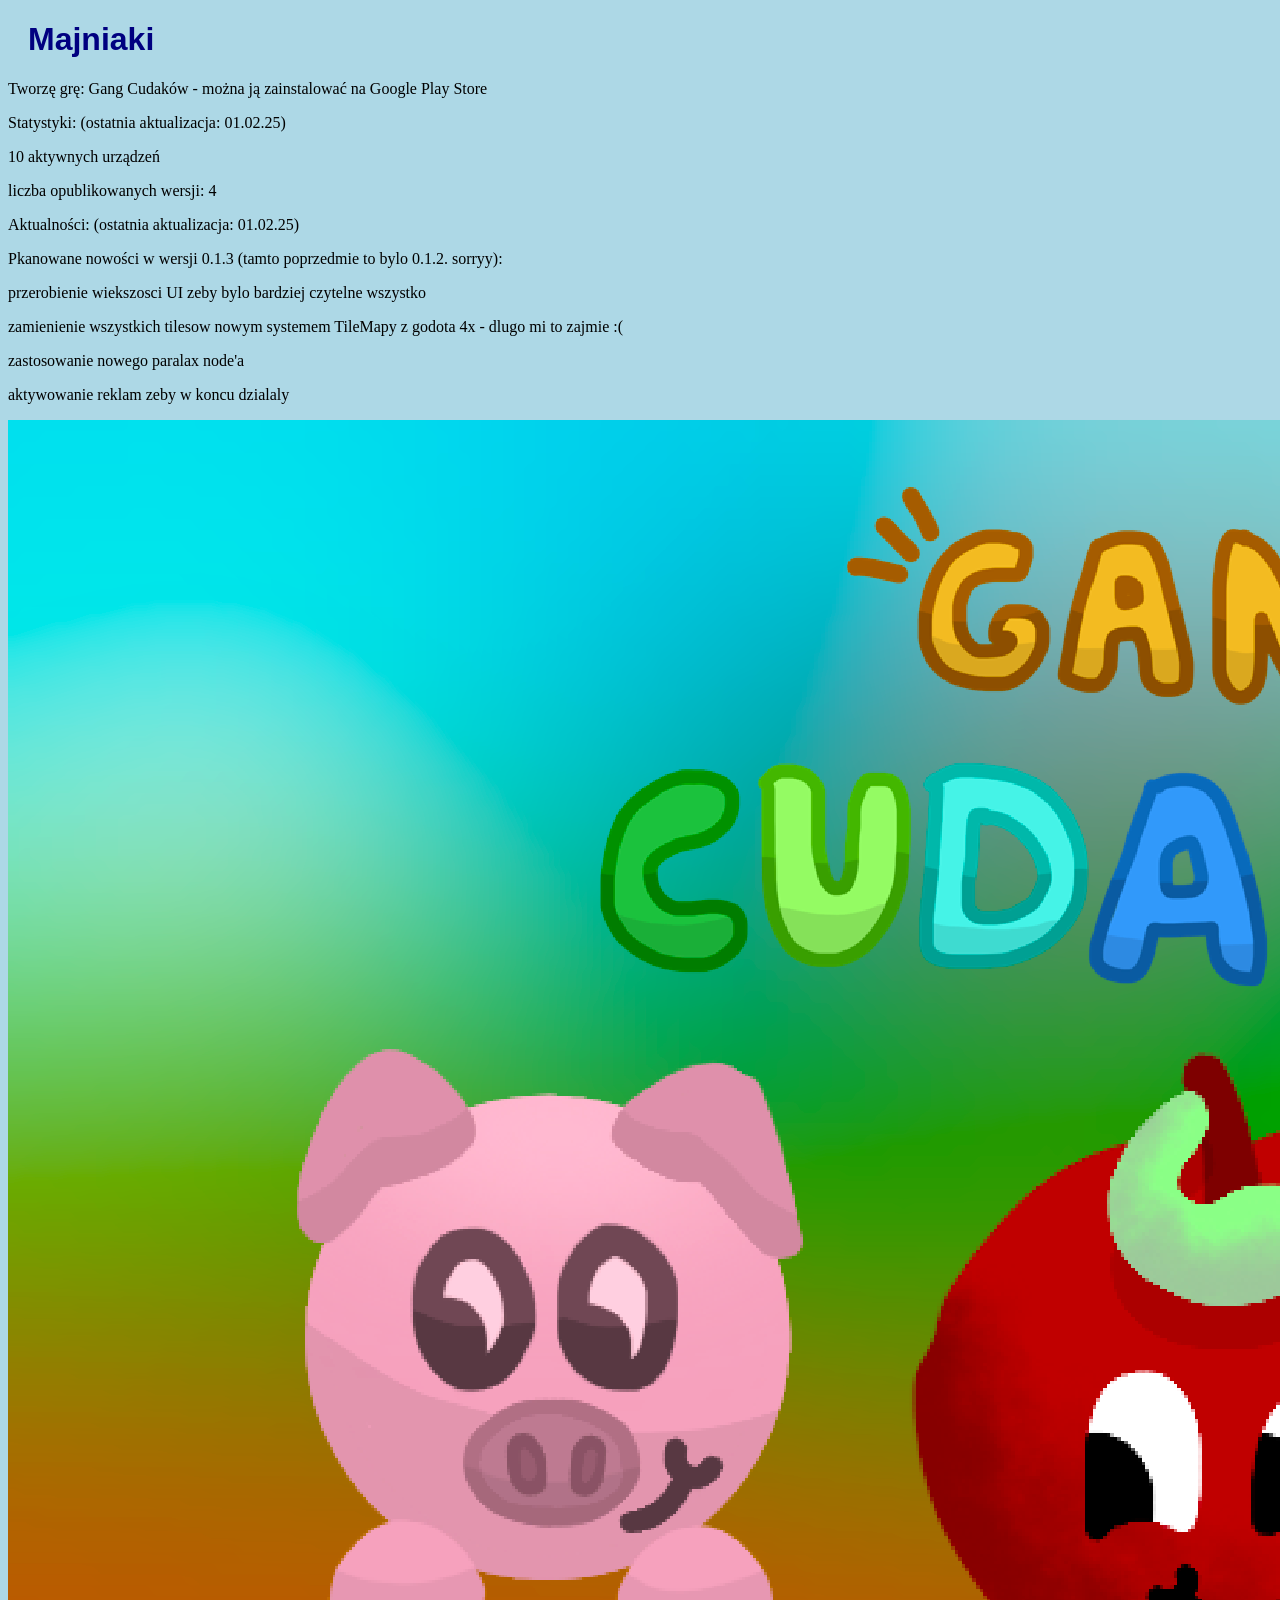
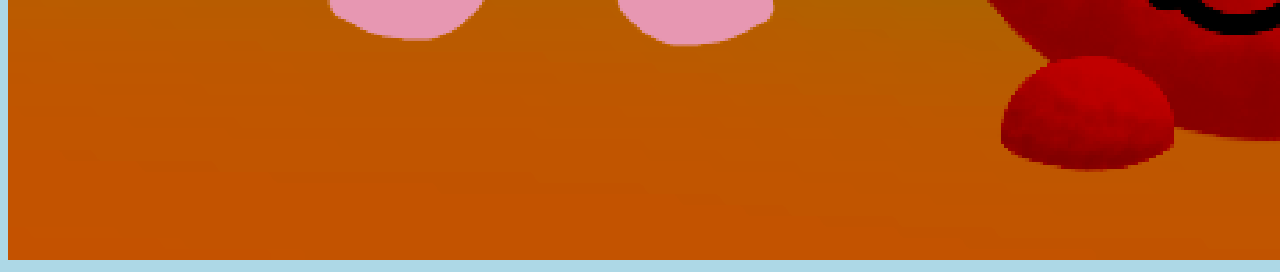
==== index.html @ d6d66f9d "Update index.html" ====
<!DOCTYPE html>
<html>
  <head>
    <title> Majniaki </title>
    <link rel="stylesheet" href="css/style1.css">
  </head>
  <body>
    <h1> Majniaki </h1>
    <p> Tworzę grę: Gang Cudaków - można ją zainstalować na Google Play Store </p>
    <p> Statystyki: (ostatnia aktualizacja: 01.02.25) </p>
    <p> 10 aktywnych urządzeń </p>
    <p> liczba opublikowanych wersji: 4 </p>
    <p> Aktualności: (ostatnia aktualizacja: 01.02.25) </p>
    <p> Pkanowane nowości w wersji 0.1.3 (tamto poprzedmie to bylo 0.1.2. sorryy): </p>
    <p> przerobienie wiekszosci UI zeby bylo bardziej czytelne wszystko </p>
    <p> zamienienie wszystkich tilesow nowym systemem TileMapy z godota 4x - dlugo mi to zajmie :( </p>
    <p> zastosowanie nowego paralax node'a </p>
    <p> aktywowanie reklam zeby w koncu dzialaly </p>
    <img src="images/bg/IMG_6816.png" alt="">
  </body>











</html>
---- css/style1.css ----
body {
  
  background-image: url("images/bg/IMG_6816.png");
  background-color: lightblue;

}

h1 {
  color: navy;
  margin-left: 20px;
  font-family: Arial, Helvetica, sans-serif;
}
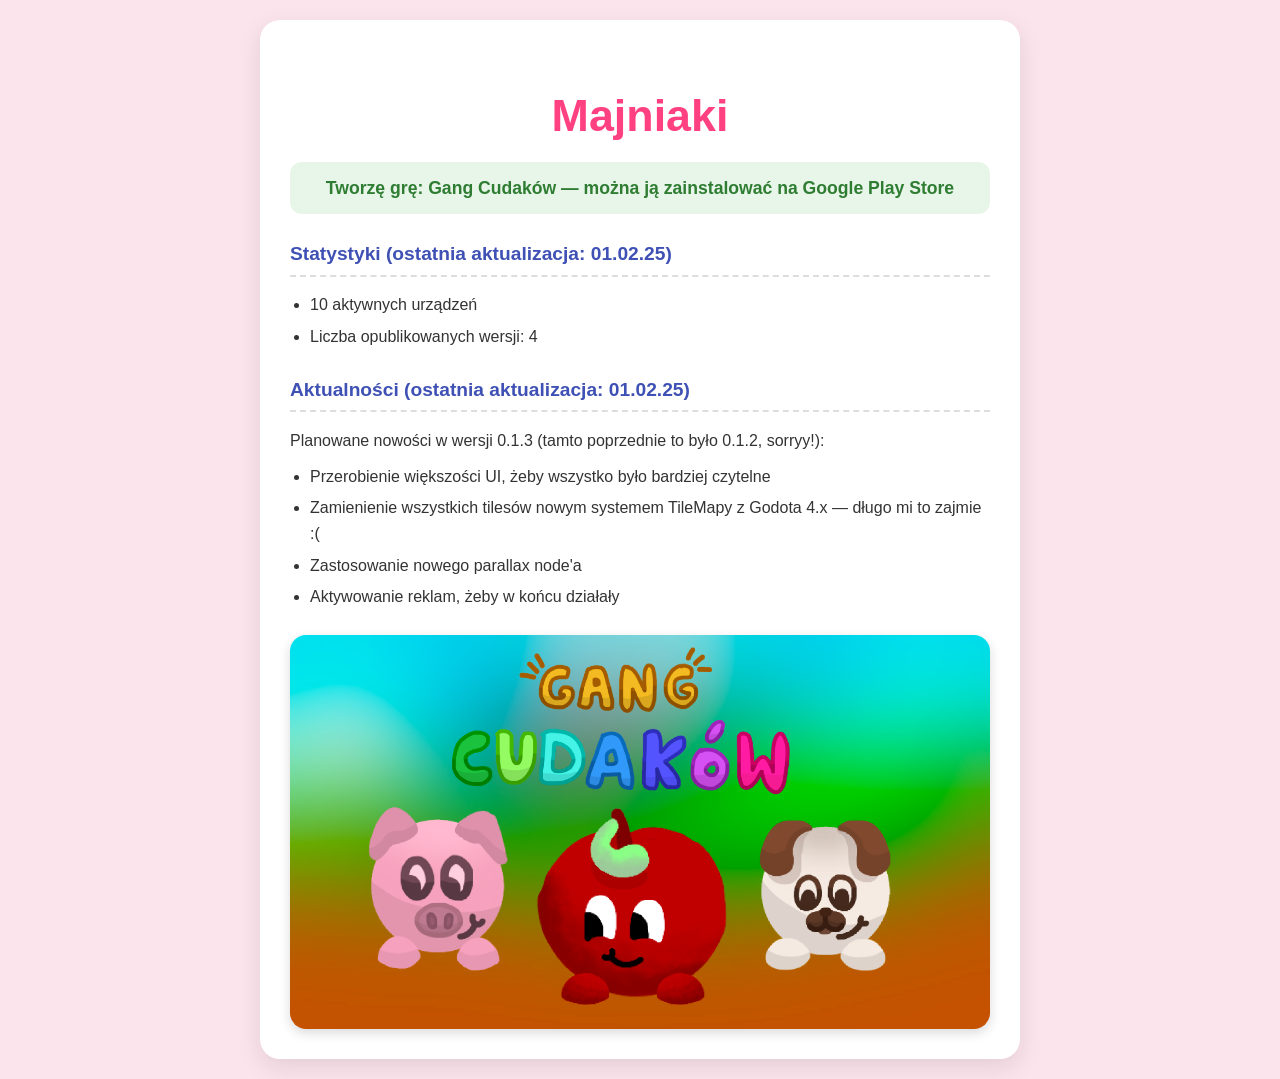
==== commit 58c0100c: "Update index.html" ====
--- a/index.html
+++ b/index.html
@@ -1,32 +1,91 @@
 <!DOCTYPE html>
-<html>
+<html lang="pl">
   <head>
-    <title> Majniaki </title>
-    <link rel="stylesheet" href="css/style1.css">
+    <meta charset="UTF-8">
+    <meta name="viewport" content="width=device-width, initial-scale=1.0">
+    <title>Majniaki</title>
+    <style>
+      body {
+        font-family: "Comic Sans MS", "Comic Sans", cursive, sans-serif;
+        background-color: #fce4ec; /* delikatne, pastelowe tło */
+        color: #333;
+        line-height: 1.6;
+        margin: 0;
+        padding: 20px;
+        display: flex;
+        justify-content: center;
+      }
+      .container {
+        background: #ffffff;
+        max-width: 700px;
+        width: 100%;
+        padding: 30px;
+        border-radius: 20px;
+        box-shadow: 0 8px 24px rgba(0,0,0,0.1);
+      }
+      h1 {
+        color: #ff4081;
+        text-align: center;
+        font-size: 2.8rem;
+        margin-bottom: 10px;
+      }
+      h2 {
+        color: #3f51b5;
+        font-size: 1.2rem;
+        margin-top: 25px;
+        border-bottom: 2px dashed #ddd;
+        padding-bottom: 5px;
+      }
+      p {
+        margin: 10px 0;
+      }
+      .intro {
+        font-weight: bold;
+        text-align: center;
+        color: #2e7d32;
+        background: #e8f5e9;
+        padding: 12px;
+        border-radius: 12px;
+        font-size: 1.1em;
+      }
+      ul {
+        padding-left: 20px;
+        margin: 10px 0;
+      }
+      li {
+        margin-bottom: 6px;
+      }
+      img {
+        display: block;
+        max-width: 100%;
+        height: auto;
+        border-radius: 16px; /* zaokrąglone rogi obrazka */
+        margin: 25px auto 0 auto;
+        box-shadow: 0 4px 12px rgba(0,0,0,0.15); /* ładny cień pod obrazkiem */
+      }
+    </style>
   </head>
   <body>
-    <h1> Majniaki </h1>
-    <p> Tworzę grę: Gang Cudaków - można ją zainstalować na Google Play Store </p>
-    <p> Statystyki: (ostatnia aktualizacja: 01.02.25) </p>
-    <p> 10 aktywnych urządzeń </p>
-    <p> liczba opublikowanych wersji: 4 </p>
-    <p> Aktualności: (ostatnia aktualizacja: 01.02.25) </p>
-    <p> Pkanowane nowości w wersji 0.1.3 (tamto poprzedmie to bylo 0.1.2. sorryy): </p>
-    <p> przerobienie wiekszosci UI zeby bylo bardziej czytelne wszystko </p>
-    <p> zamienienie wszystkich tilesow nowym systemem TileMapy z godota 4x - dlugo mi to zajmie :( </p>
-    <p> zastosowanie nowego paralax node'a </p>
-    <p> aktywowanie reklam zeby w koncu dzialaly </p>
-    <img src="images/bg/IMG_6816.png" alt="">
+    <div class="container">
+      <h1>Majniaki</h1>
+      <p class="intro">Tworzę grę: <strong>Gang Cudaków</strong> — można ją zainstalować na Google Play Store</p>
+      
+      <h2>Statystyki (ostatnia aktualizacja: 01.02.25)</h2>
+      <ul>
+        <li>10 aktywnych urządzeń</li>
+        <li>Liczba opublikowanych wersji: 4</li>
+      </ul>
+
+      <h2>Aktualności (ostatnia aktualizacja: 01.02.25)</h2>
+      <p>Planowane nowości w wersji 0.1.3 (tamto poprzednie to było 0.1.2, sorryy!):</p>
+      <ul>
+        <li>Przerobienie większości UI, żeby wszystko było bardziej czytelne</li>
+        <li>Zamienienie wszystkich tilesów nowym systemem TileMapy z Godota 4.x — długo mi to zajmie :(</li>
+        <li>Zastosowanie nowego parallax node'a</li>
+        <li>Aktywowanie reklam, żeby w końcu działały</li>
+      </ul>
+
+      <img src="images/bg/IMG_6816.png" alt="Gang Cudaków screenshot">
+    </div>
   </body>
-
-
-
-
-
-
-
-
-
-
-
 </html>
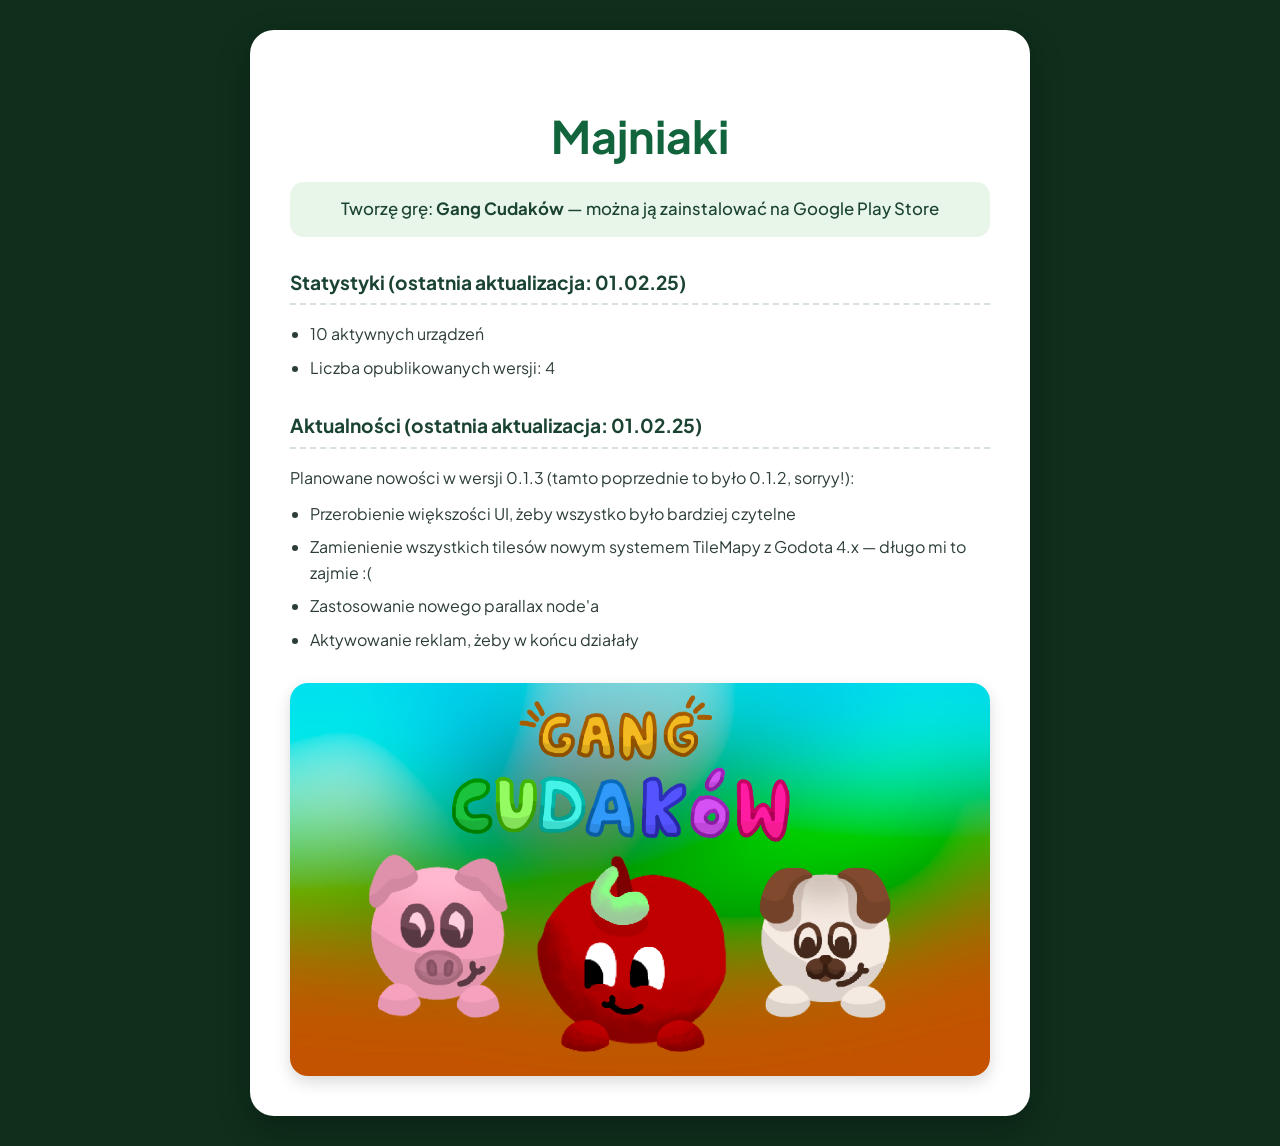
==== commit db1534bb: "Update index.html" ====
--- a/index.html
+++ b/index.html
@@ -4,14 +4,19 @@
     <meta charset="UTF-8">
     <meta name="viewport" content="width=device-width, initial-scale=1.0">
     <title>Majniaki</title>
+    <!-- Import czcionki Plus Jakarta Sans -->
+    <link rel="preconnect" href="https://fonts.googleapis.com">
+    <link rel="preconnect" href="https://fonts.gstatic.com" crossorigin>
+    <link href="https://fonts.googleapis.com/css2?family=Plus+Jakarta+Sans:wght@400;500;700&display=swap" rel="stylesheet">
+    
     <style>
       body {
-        font-family: "Comic Sans MS", "Comic Sans", cursive, sans-serif;
-        background-color: #fce4ec; /* delikatne, pastelowe tło */
-        color: #333;
+        font-family: 'Plus Jakarta Sans', sans-serif;
+        background-color: #0f2e1b; /* Ciemny zielony kolor tła */
+        color: #2c3e35;
         line-height: 1.6;
         margin: 0;
-        padding: 20px;
+        padding: 30px 20px;
         display: flex;
         justify-content: center;
       }
@@ -19,49 +24,51 @@
         background: #ffffff;
         max-width: 700px;
         width: 100%;
-        padding: 30px;
-        border-radius: 20px;
-        box-shadow: 0 8px 24px rgba(0,0,0,0.1);
+        padding: 40px;
+        border-radius: 24px;
+        box-shadow: 0 12px 32px rgba(0, 0, 0, 0.25);
       }
       h1 {
-        color: #ff4081;
+        color: #11643c;
         text-align: center;
         font-size: 2.8rem;
         margin-bottom: 10px;
+        font-weight: 700;
       }
       h2 {
-        color: #3f51b5;
+        color: #1b4332;
         font-size: 1.2rem;
-        margin-top: 25px;
-        border-bottom: 2px dashed #ddd;
-        padding-bottom: 5px;
+        margin-top: 30px;
+        border-bottom: 2px dashed #d8e2dc;
+        padding-bottom: 6px;
+        font-weight: 700;
       }
       p {
         margin: 10px 0;
       }
       .intro {
-        font-weight: bold;
+        font-weight: 500;
         text-align: center;
-        color: #2e7d32;
+        color: #1b4332;
         background: #e8f5e9;
-        padding: 12px;
-        border-radius: 12px;
-        font-size: 1.1em;
+        padding: 14px;
+        border-radius: 14px;
+        font-size: 1.05rem;
       }
       ul {
         padding-left: 20px;
         margin: 10px 0;
       }
       li {
-        margin-bottom: 6px;
+        margin-bottom: 8px;
       }
       img {
         display: block;
         max-width: 100%;
         height: auto;
-        border-radius: 16px; /* zaokrąglone rogi obrazka */
-        margin: 25px auto 0 auto;
-        box-shadow: 0 4px 12px rgba(0,0,0,0.15); /* ładny cień pod obrazkiem */
+        border-radius: 18px; /* Zaokrąglone rogi obrazka */
+        margin: 30px auto 0 auto;
+        box-shadow: 0 6px 16px rgba(0, 0, 0, 0.15); /* Ładny cień pod obrazkiem */
       }
     </style>
   </head>
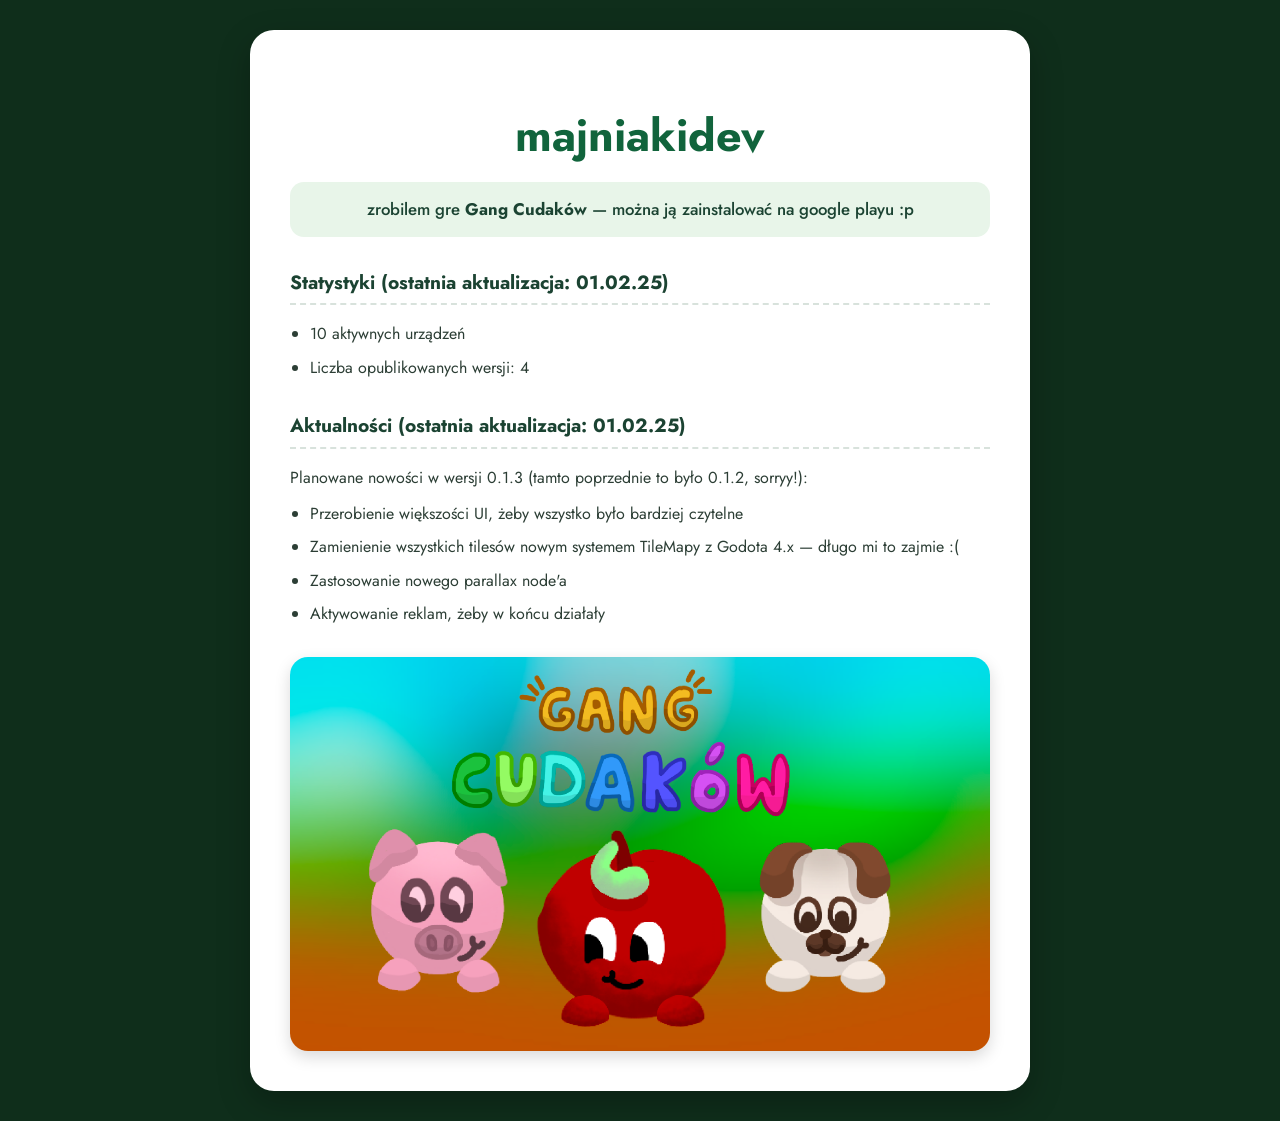
==== commit 0b9bd88e: "Update index.html" ====
--- a/index.html
+++ b/index.html
@@ -4,14 +4,14 @@
     <meta charset="UTF-8">
     <meta name="viewport" content="width=device-width, initial-scale=1.0">
     <title>Majniaki</title>
-    <!-- Import czcionki Plus Jakarta Sans -->
+    <!-- Import czcionki Jost -->
     <link rel="preconnect" href="https://fonts.googleapis.com">
     <link rel="preconnect" href="https://fonts.gstatic.com" crossorigin>
-    <link href="https://fonts.googleapis.com/css2?family=Plus+Jakarta+Sans:wght@400;500;700&display=swap" rel="stylesheet">
+    <link href="https://fonts.googleapis.com/css2?family=Jost:wght@400;500;700&display=swap" rel="stylesheet">
     
     <style>
       body {
-        font-family: 'Plus Jakarta Sans', sans-serif;
+        font-family: 'Jost', sans-serif;
         background-color: #0f2e1b; /* Ciemny zielony kolor tła */
         color: #2c3e35;
         line-height: 1.6;
@@ -74,8 +74,8 @@
   </head>
   <body>
     <div class="container">
-      <h1>Majniaki</h1>
-      <p class="intro">Tworzę grę: <strong>Gang Cudaków</strong> — można ją zainstalować na Google Play Store</p>
+      <h1>majniakidev</h1>
+      <p class="intro">zrobilem gre <strong>Gang Cudaków</strong> — można ją zainstalować na google playu :p</p>
       
       <h2>Statystyki (ostatnia aktualizacja: 01.02.25)</h2>
       <ul>
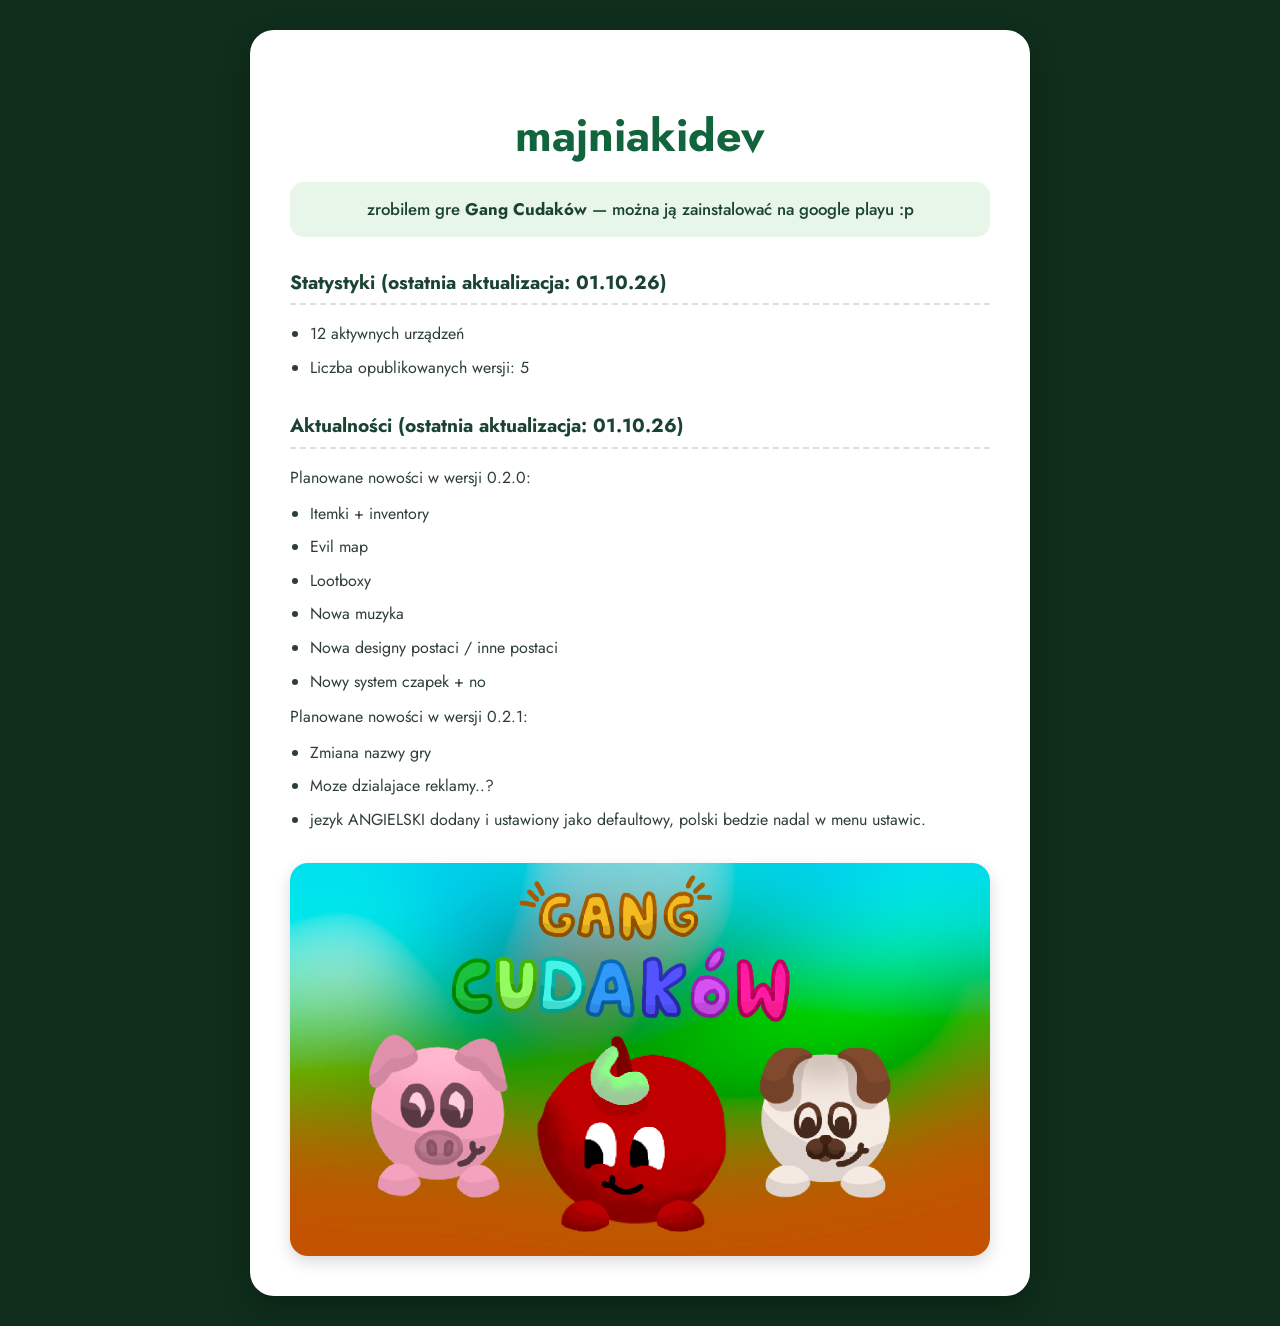
==== commit 98ee93d7: "Update index.html" ====
--- a/index.html
+++ b/index.html
@@ -77,19 +77,32 @@
       <h1>majniakidev</h1>
       <p class="intro">zrobilem gre <strong>Gang Cudaków</strong> — można ją zainstalować na google playu :p</p>
       
-      <h2>Statystyki (ostatnia aktualizacja: 01.02.25)</h2>
+      <h2>Statystyki (ostatnia aktualizacja: 01.10.26)</h2>
       <ul>
-        <li>10 aktywnych urządzeń</li>
-        <li>Liczba opublikowanych wersji: 4</li>
+        <li>12 aktywnych urządzeń</li>
+        <li>Liczba opublikowanych wersji: 5</li>
       </ul>
 
-      <h2>Aktualności (ostatnia aktualizacja: 01.02.25)</h2>
-      <p>Planowane nowości w wersji 0.1.3 (tamto poprzednie to było 0.1.2, sorryy!):</p>
+      <h2>Aktualności (ostatnia aktualizacja: 01.10.26)</h2>
+      <p>Planowane nowości w wersji 0.2.0: </p>
       <ul>
-        <li>Przerobienie większości UI, żeby wszystko było bardziej czytelne</li>
-        <li>Zamienienie wszystkich tilesów nowym systemem TileMapy z Godota 4.x — długo mi to zajmie :(</li>
-        <li>Zastosowanie nowego parallax node'a</li>
-        <li>Aktywowanie reklam, żeby w końcu działały</li>
+        <li>Itemki + inventory</li>
+        <li>Evil map</li>
+        <li>Lootboxy</li>
+        <li>Nowa muzyka</li>
+        <li>Nowa designy postaci / inne postaci</li>
+        <li>Nowy system czapek + no</li>
+        
+      </ul>
+
+       <p>Planowane nowości w wersji 0.2.1: </p>
+       <ul>
+         <li>Zmiana nazwy gry</li>
+         <li>Moze dzialajace reklamy..?</li>
+         <li>jezyk ANGIELSKI dodany i ustawiony jako defaultowy, polski bedzie nadal w menu ustawic.</li>
+         
+
+
       </ul>
 
       <img src="images/bg/IMG_6816.png" alt="Gang Cudaków screenshot">
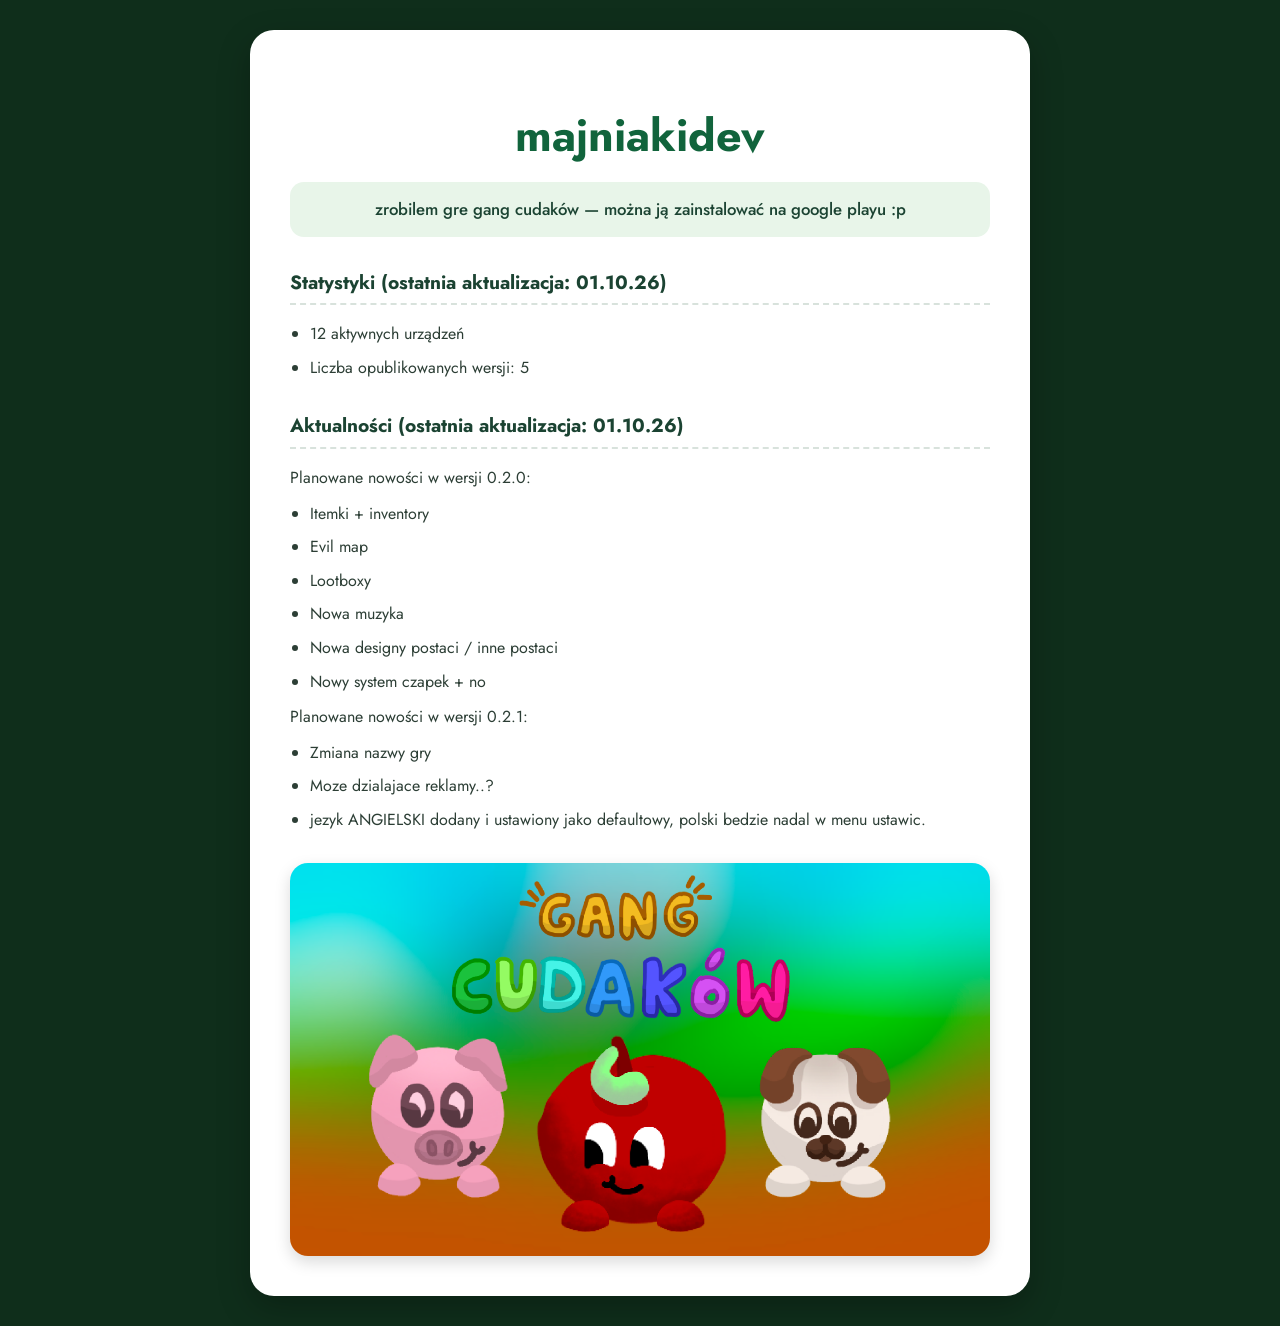
==== commit 5cf2c38d: "Update index.html" ====
--- a/index.html
+++ b/index.html
@@ -75,7 +75,7 @@
   <body>
     <div class="container">
       <h1>majniakidev</h1>
-      <p class="intro">zrobilem gre <strong>Gang Cudaków</strong> — można ją zainstalować na google playu :p</p>
+      <p class="intro">zrobilem gre gang cudaków — można ją zainstalować na google playu :p</p>
       
       <h2>Statystyki (ostatnia aktualizacja: 01.10.26)</h2>
       <ul>
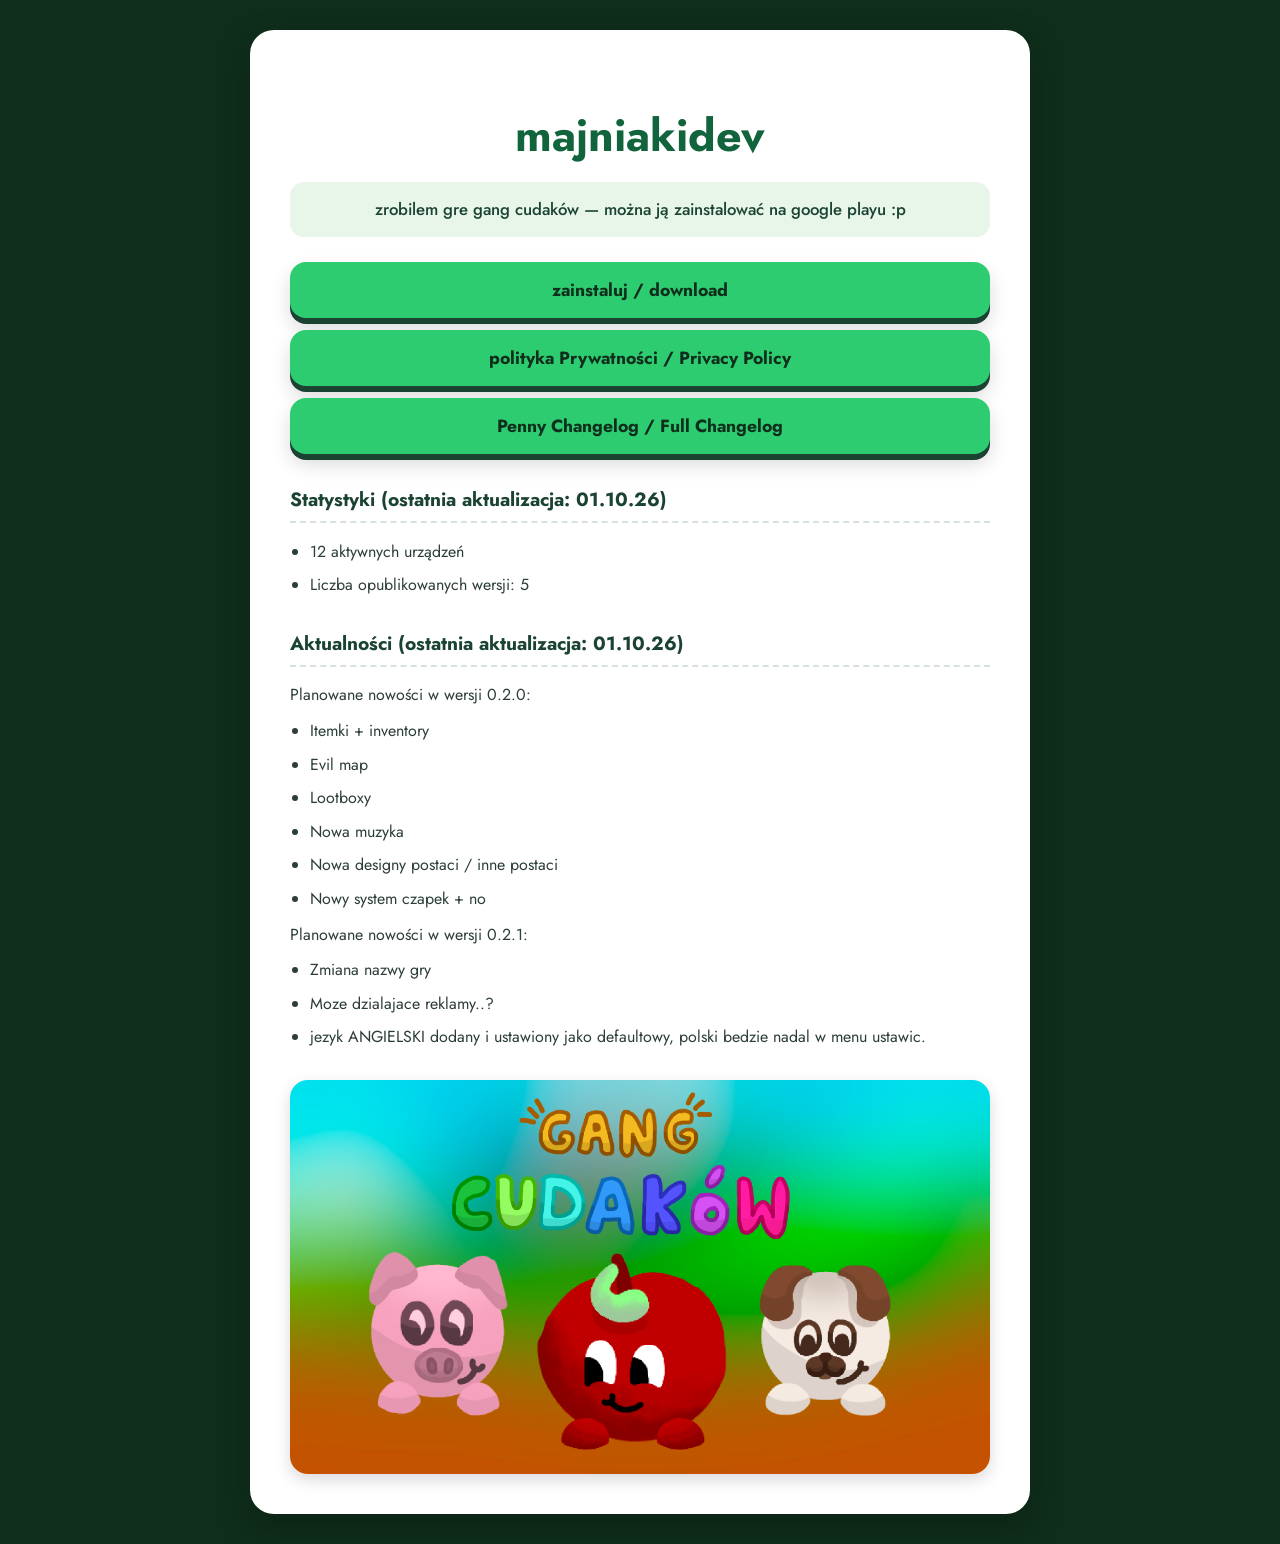
==== commit 71b7083c: "Update index.html" ====
--- a/index.html
+++ b/index.html
@@ -55,6 +55,36 @@
         border-radius: 14px;
         font-size: 1.05rem;
       }
+      /* Styl przycisków w klimacie growym */
+      .buttons-container {
+        display: flex;
+        flex-direction: column;
+        gap: 12px;
+        margin: 25px 0;
+      }
+      .game-button {
+        display: block;
+        text-align: center;
+        background-color: #2ecc71; /* Żywy zielony */
+        color: #0f2e1b;
+        font-family: 'Jost', sans-serif;
+        font-weight: 700;
+        font-size: 1.1rem;
+        text-decoration: none;
+        padding: 14px 20px;
+        border-radius: 16px;
+        box-shadow: 0 6px 0 #1b4332, 0 10px 20px rgba(0,0,0,0.15);
+        transition: all 0.1s ease;
+      }
+      .game-button:hover {
+        background-color: #34d399;
+        transform: translateY(-2px);
+        box-shadow: 0 8px 0 #1b4332, 0 12px 24px rgba(0,0,0,0.2);
+      }
+      .game-button:active {
+        transform: translateY(4px);
+        box-shadow: 0 2px 0 #1b4332, 0 4px 8px rgba(0,0,0,0.2);
+      }
       ul {
         padding-left: 20px;
         margin: 10px 0;
@@ -77,6 +107,13 @@
       <h1>majniakidev</h1>
       <p class="intro">zrobilem gre gang cudaków — można ją zainstalować na google playu :p</p>
       
+      <!-- Przyciski -->
+      <div class="buttons-container">
+        <a href="https://play.google.com/store/apps/details?id=org.majniaki.gangcudakw" class="game-button" target="_blank">zainstaluj / download</a>
+        <a href="https://docs.google.com/document/d/1p8Mub9vcwP1HspJDJdNJUaDhz_DR3IFVuT-JF8bd1Pw" class="game-button" target="_blank">polityka Prywatności / Privacy Policy</a>
+        <a href="https://docs.google.com/document/d/1rl9LyVBqXnefdMzAaKBPu8p6bX8D2g--xCCIlI68nts" class="game-button" target="_blank">Penny Changelog / Full Changelog</a>
+      </div>
+
       <h2>Statystyki (ostatnia aktualizacja: 01.10.26)</h2>
       <ul>
         <li>12 aktywnych urządzeń</li>
@@ -92,17 +129,13 @@
         <li>Nowa muzyka</li>
         <li>Nowa designy postaci / inne postaci</li>
         <li>Nowy system czapek + no</li>
-        
       </ul>
 
-       <p>Planowane nowości w wersji 0.2.1: </p>
-       <ul>
-         <li>Zmiana nazwy gry</li>
-         <li>Moze dzialajace reklamy..?</li>
-         <li>jezyk ANGIELSKI dodany i ustawiony jako defaultowy, polski bedzie nadal w menu ustawic.</li>
-         
-
-
+      <p>Planowane nowości w wersji 0.2.1: </p>
+      <ul>
+        <li>Zmiana nazwy gry</li>
+        <li>Moze dzialajace reklamy..?</li>
+        <li>jezyk ANGIELSKI dodany i ustawiony jako defaultowy, polski bedzie nadal w menu ustawic.</li>
       </ul>
 
       <img src="images/bg/IMG_6816.png" alt="Gang Cudaków screenshot">
